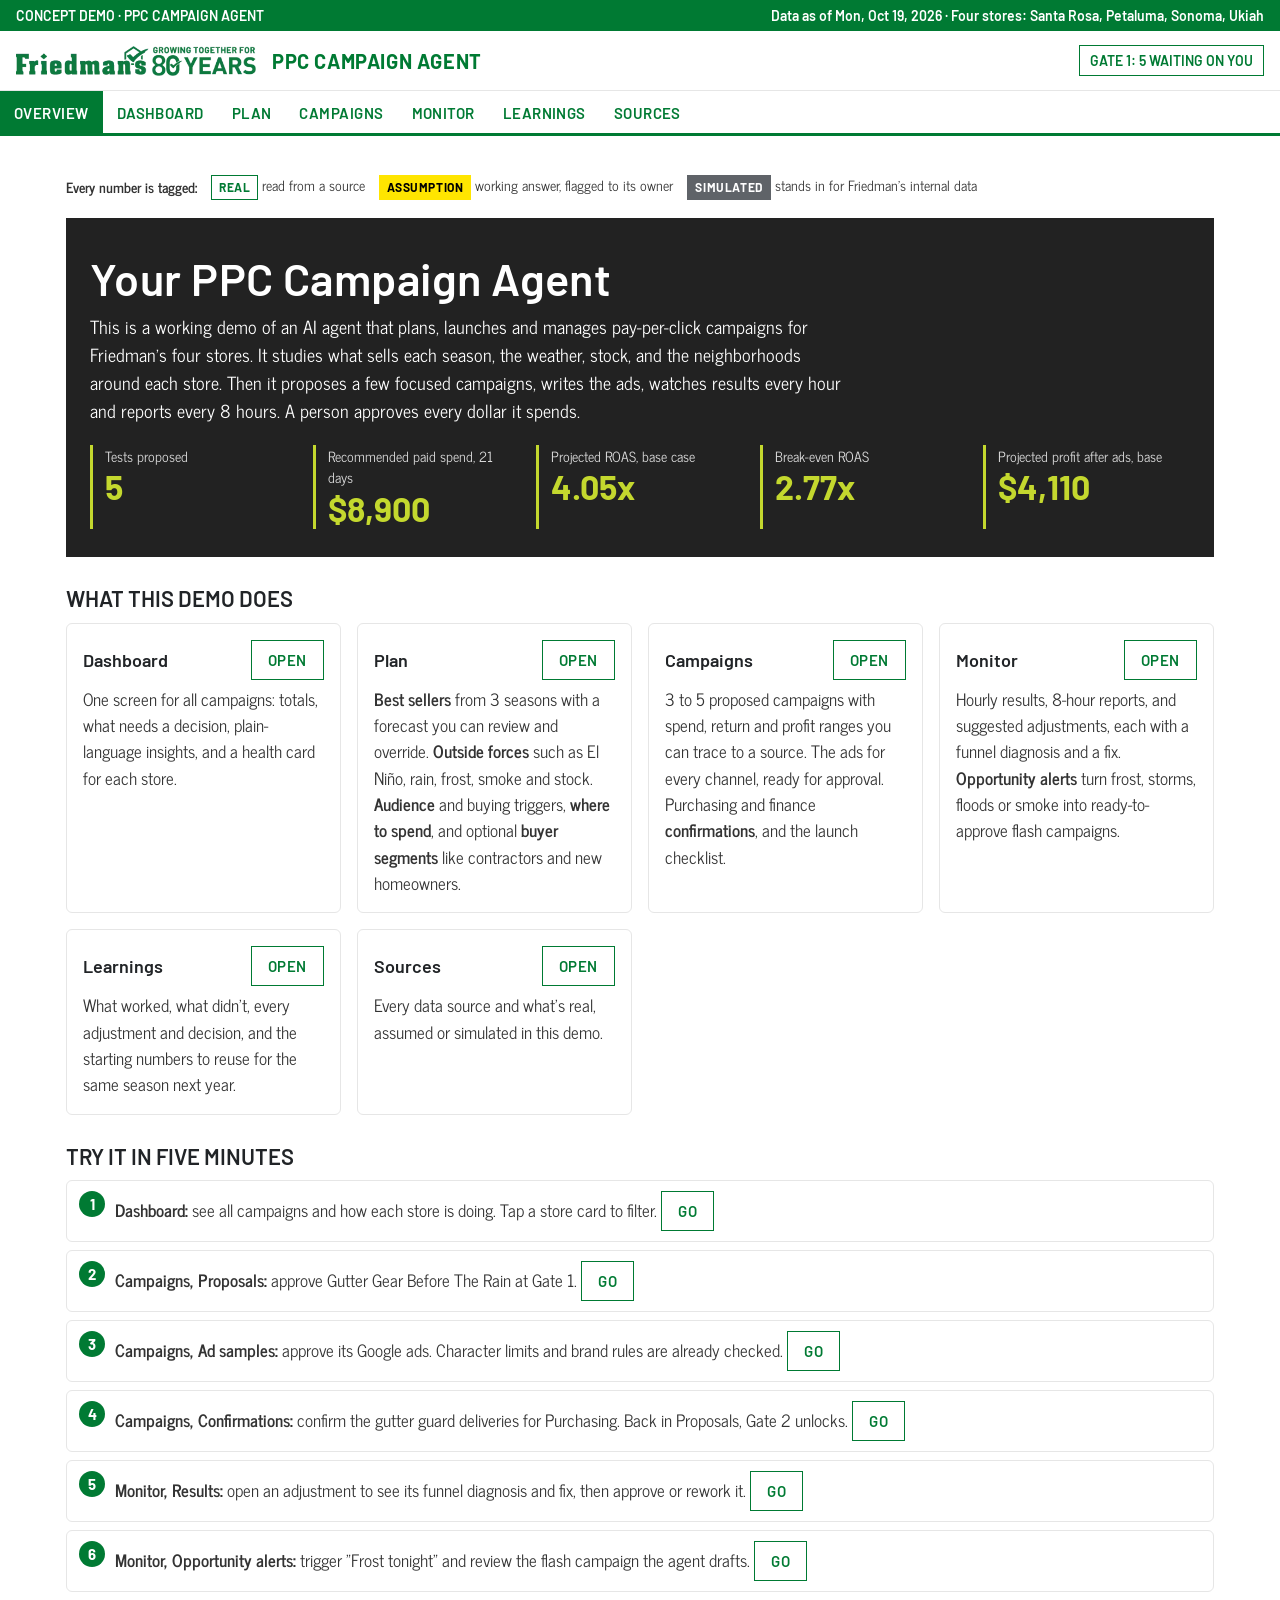
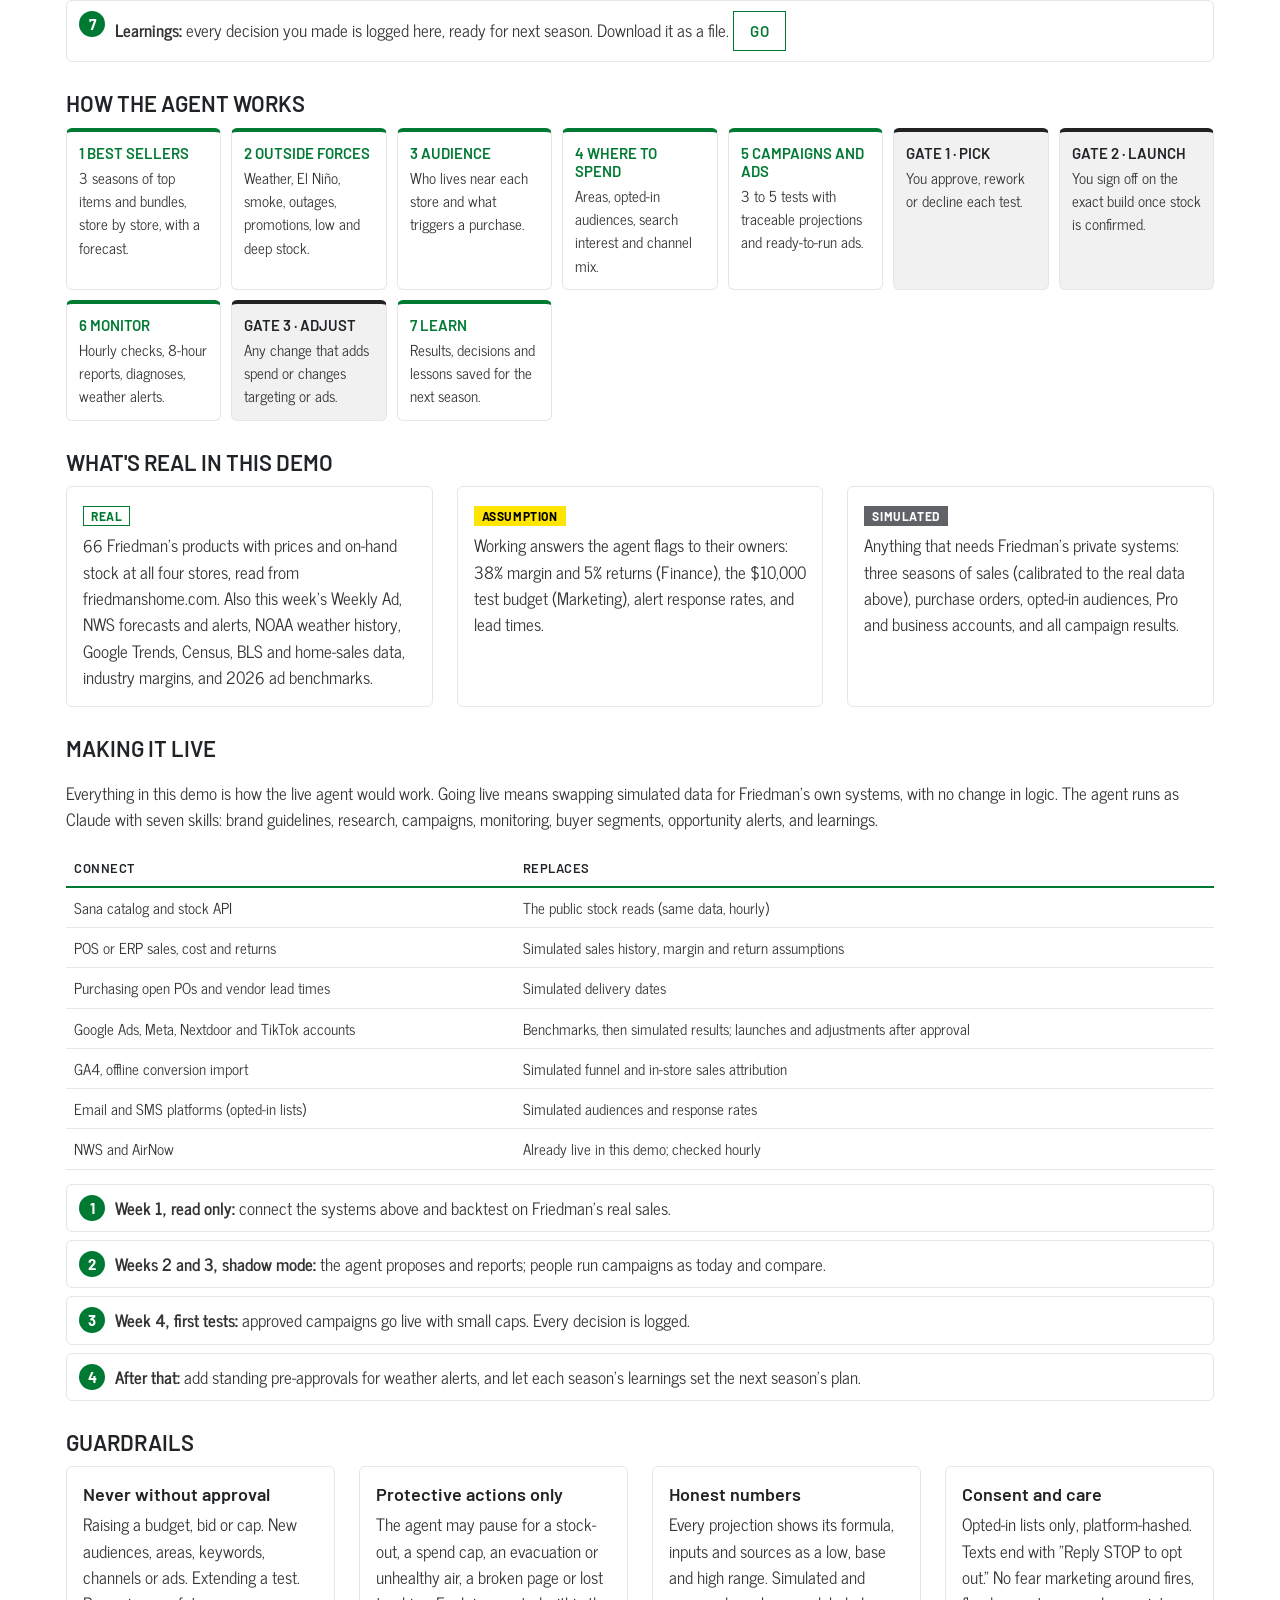
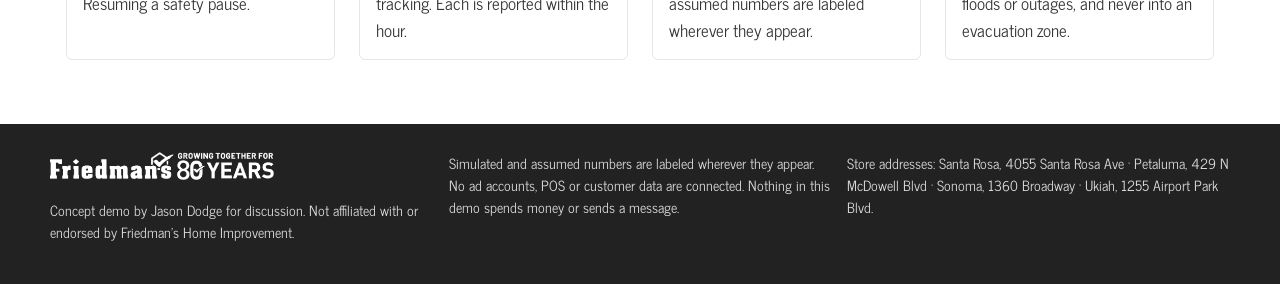
==== Campaign/index.html @ 1193f344 "Redirect /Campaign to the PPC campaign agent demo Co-Authored-By: Claude Opus 5.5 <noreply@anthropic" ====
<!doctype html>
<html lang="en"><head><meta charset="utf-8">
<title>Friedman's PPC Campaign Agent</title>
<meta http-equiv="refresh" content="0; url=../ppc-agent/">
<link rel="canonical" href="https://jasonsunburstdodge.github.io/Friedman-s/ppc-agent/">
<script>location.replace("../ppc-agent/"+location.hash);</script>
</head><body><p>Redirecting to the <a href="../ppc-agent/">Friedman's PPC Campaign Agent demo</a>.</p></body></html>
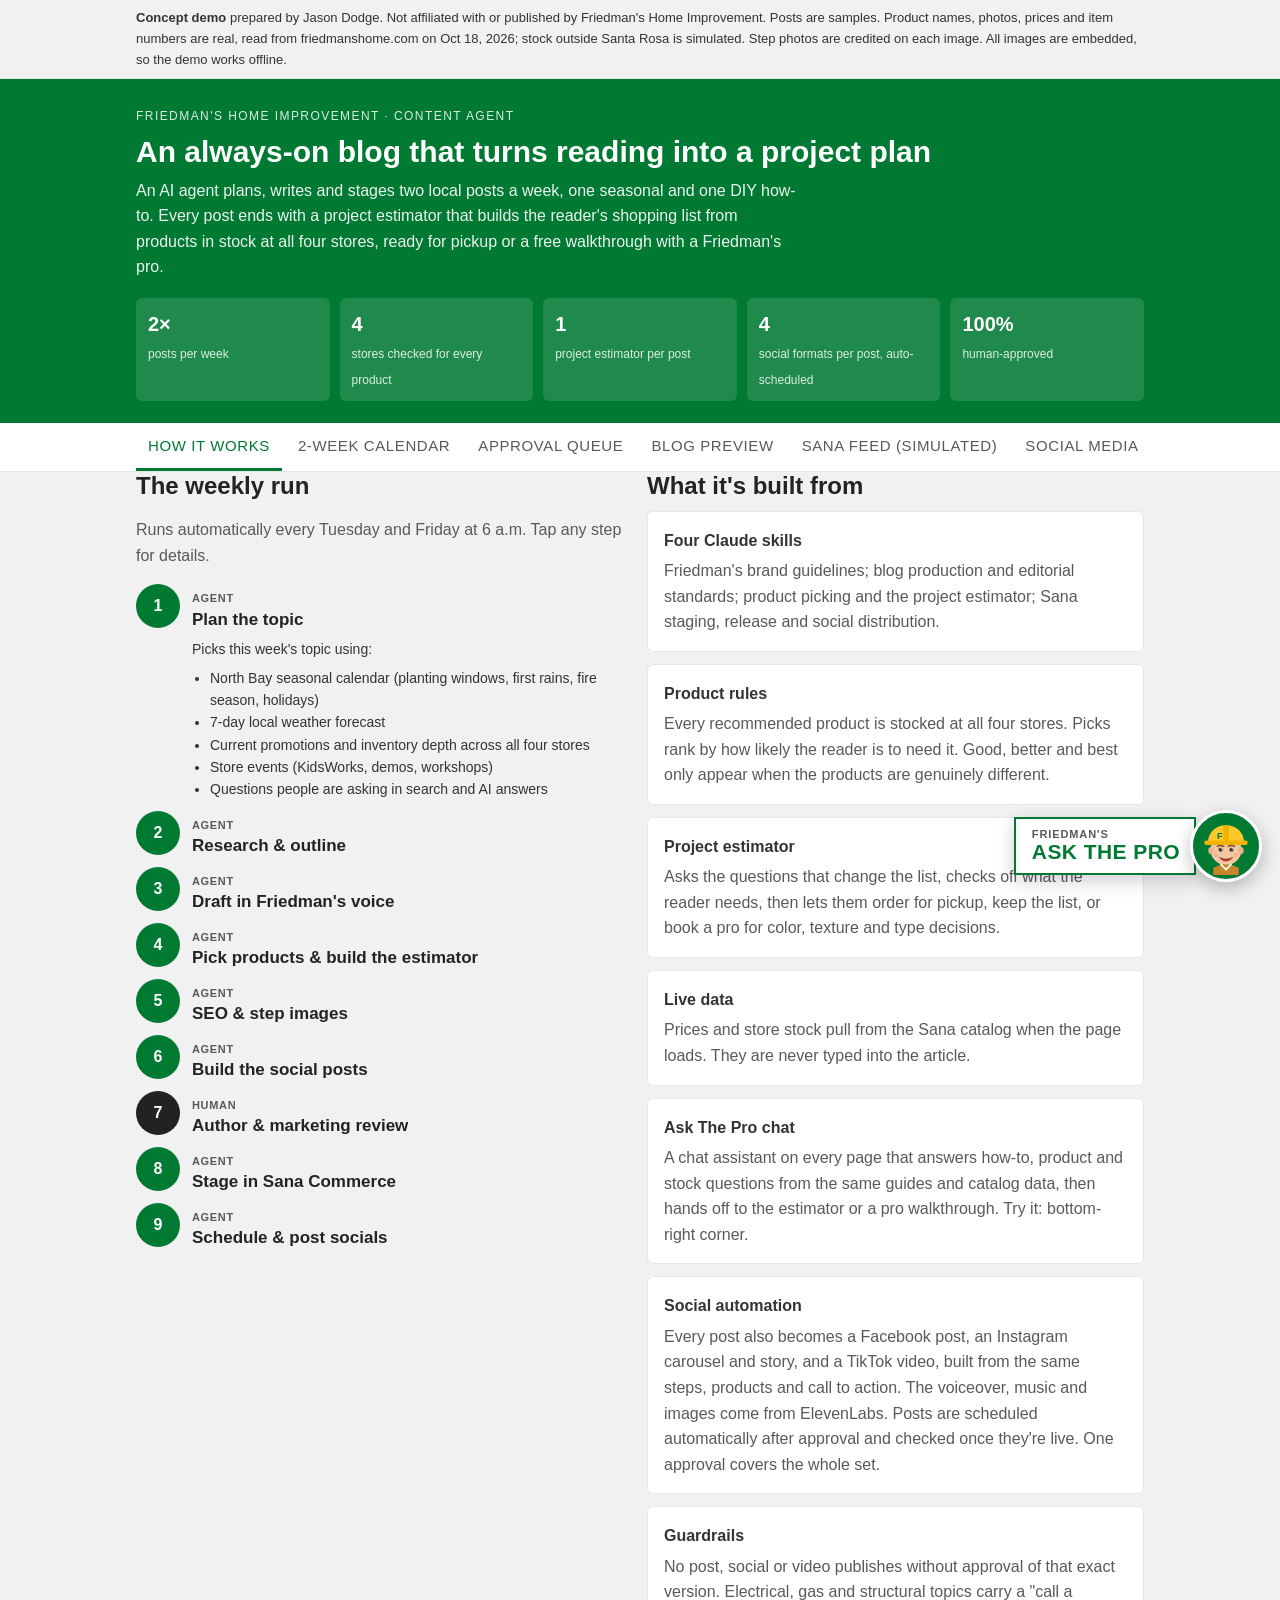
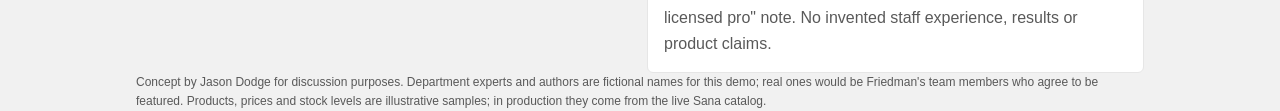
==== commit c2ee1ddf: "Point /Campaign to the content generation agent demo Co-Authored-By: Claude Opus 5.5 <noreply@anthro" ====
--- a/Campaign/index.html
+++ b/Campaign/index.html
@@ -1,7 +1,7 @@
 <!doctype html>
 <html lang="en"><head><meta charset="utf-8">
-<title>Friedman's PPC Campaign Agent</title>
-<meta http-equiv="refresh" content="0; url=../ppc-agent/">
-<link rel="canonical" href="https://jasonsunburstdodge.github.io/Friedman-s/ppc-agent/">
-<script>location.replace("../ppc-agent/"+location.hash);</script>
-</head><body><p>Redirecting to the <a href="../ppc-agent/">Friedman's PPC Campaign Agent demo</a>.</p></body></html>
+<title>Friedman's Content Agent</title>
+<meta http-equiv="refresh" content="0; url=../">
+<link rel="canonical" href="https://jasonsunburstdodge.github.io/Friedman-s/">
+<script>location.replace("../"+location.hash);</script>
+</head><body><p>Redirecting to the <a href="../">Friedman's content generation agent demo</a>.</p></body></html>
